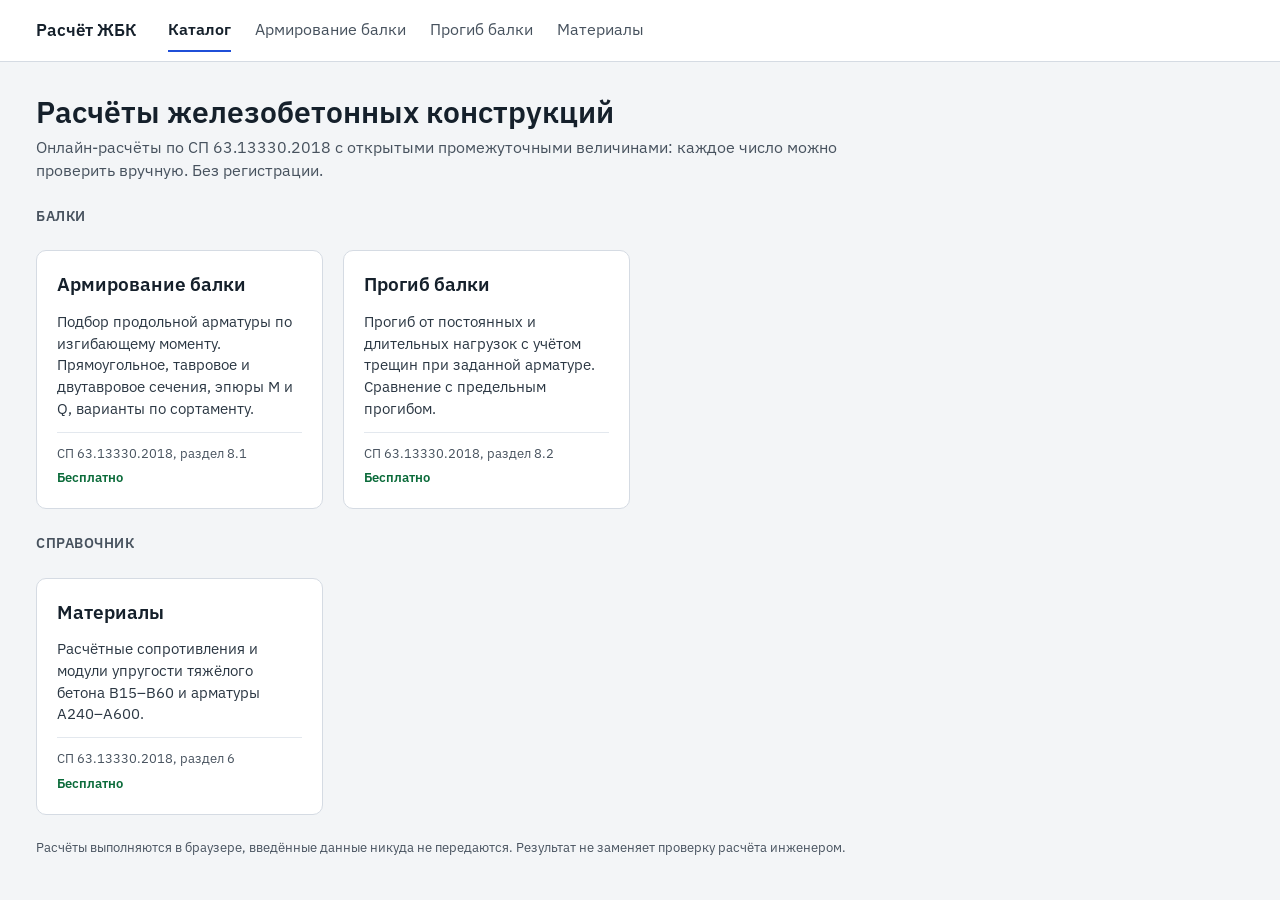
==== index.html @ 026cddf0 "Add files via upload" ====
<!doctype html>
<html lang="ru">
<head>
<meta charset="utf-8">
<meta name="viewport" content="width=device-width, initial-scale=1">
<title>Расчёт ЖБК: онлайн-расчёты железобетонных конструкций</title>
<meta name="description" content="Бесплатные онлайн-расчёты железобетонных балок по СП 63.13330.2018: подбор арматуры, эпюры, прогиб.">
<link rel="preconnect" href="https://fonts.googleapis.com">
<link rel="stylesheet" href="https://fonts.googleapis.com/css2?family=IBM+Plex+Sans:wght@400;500;600&family=IBM+Plex+Mono:wght@400;500&display=swap">
<link rel="stylesheet" href="style.css">
</head>
<body data-page="index">

<header class="top">
  <div class="top-in">
    <a class="brand" href="index.html">Расчёт ЖБК</a>
    <nav class="nav" aria-label="Разделы">
      <a href="index.html" class="on" aria-current="page">Каталог</a>
      <a href="armirovanie-balki.html">Армирование балки</a>
      <a href="progib-balki.html">Прогиб балки</a>
      <a href="materialy.html">Материалы</a>
    </nav>
  </div>
</header>

<main>
  <div class="head">
    <h1>Расчёты железобетонных конструкций</h1>
    <div class="sub">Онлайн-расчёты по СП 63.13330.2018 с открытыми промежуточными величинами: каждое число можно проверить вручную. Без регистрации.</div>
  </div>

  <div class="sect-title">Балки</div>
  <div class="catalog">
    <a class="tile" href="armirovanie-balki.html">
      <h3>Армирование балки</h3>
      <p>Подбор продольной арматуры по изгибающему моменту. Прямоугольное, тавровое и двутавровое сечения, эпюры M и Q, варианты по сортаменту.</p>
      <div class="meta"><span>СП 63.13330.2018, раздел 8.1</span><span class="tag">Бесплатно</span></div>
    </a>
    <a class="tile" href="progib-balki.html">
      <h3>Прогиб балки</h3>
      <p>Прогиб от постоянных и длительных нагрузок с учётом трещин при заданной арматуре. Сравнение с предельным прогибом.</p>
      <div class="meta"><span>СП 63.13330.2018, раздел 8.2</span><span class="tag">Бесплатно</span></div>
    </a>
  </div>

  <div class="sect-title">Справочник</div>
  <div class="catalog">
    <a class="tile" href="materialy.html">
      <h3>Материалы</h3>
      <p>Расчётные сопротивления и модули упругости тяжёлого бетона B15–B60 и арматуры A240–A600.</p>
      <div class="meta"><span>СП 63.13330.2018, раздел 6</span><span class="tag">Бесплатно</span></div>
    </a>
  </div>

  <div class="notes">
    <div>Расчёты выполняются в браузере, введённые данные никуда не передаются. Результат не заменяет проверку расчёта инженером.</div>
  </div>
</main>

<script src="app.js"></script>
</body>
</html>
---- style.css ----
:root {
  --ground: #F3F5F7;
  --card: #FFFFFF;
  --ink: #15202B;
  --ink-2: #2B3743;
  --muted: #47525E;
  --line: #D5DBE3;
  --line-soft: #E3E8EE;
  --field: #B8C1CC;
  --accent: #1F4FD8;
  --rebar: #C2410C;
  --ok: #0B6B3A;
  --bad: #B42318;
  --bad-bg: #FDF1EF;
  --bad-ink: #8A1C12;
  --row-on: #E6ECF5;
  --sans: 'IBM Plex Sans', system-ui, -apple-system, 'Segoe UI', sans-serif;
  --mono: 'IBM Plex Mono', ui-monospace, 'Cascadia Mono', Consolas, monospace;
}
* { box-sizing: border-box; }
body { margin: 0; background: var(--ground); color: var(--ink); font-family: var(--sans); font-size: 16px; line-height: 1.45; }
a { color: var(--ink); }
a:hover { color: var(--accent); }
h1, h2, h3, p { margin: 0; }
[hidden] { display: none !important; }

/* Шапка */
.top { background: var(--card); border-bottom: 1px solid var(--line); }
.top-in { max-width: 1240px; margin: 0 auto; padding: 0 16px; display: flex; flex-wrap: wrap; align-items: center; gap: 4px 32px; }
.brand { font-weight: 600; font-size: 17px; padding: 18px 0; text-decoration: none; color: var(--ink); }
.nav { display: flex; flex-wrap: wrap; gap: 0 24px; }
.nav a { display: flex; align-items: center; min-height: 44px; padding: 8px 0; text-decoration: none; color: var(--muted); border-bottom: 2px solid transparent; }
.nav a.on { color: var(--ink); font-weight: 600; border-bottom-color: var(--accent); }

/* Каркас страницы */
main { max-width: 1240px; margin: 0 auto; padding: 32px 16px 40px; display: flex; flex-direction: column; gap: 24px; }
.head { display: flex; flex-direction: column; gap: 6px; }
h1 { font-size: 30px; line-height: 1.2; font-weight: 600; }
.sub { color: var(--muted); max-width: 820px; }
.layout, .row { display: flex; flex-wrap: wrap; gap: 20px; align-items: flex-start; }
.col { flex: 2.3 1 340px; min-width: 0; display: flex; flex-direction: column; gap: 20px; }
.card { background: var(--card); border: 1px solid var(--line); border-radius: 10px; padding: 20px; min-width: 0; display: flex; flex-direction: column; gap: 18px; }
.card h2 { font-size: 18px; font-weight: 600; }
.card h3 { font-size: 17px; font-weight: 600; }
.form { flex: 1 1 300px; gap: 16px; }
.f1 { flex: 1 1 300px; }
.f13 { flex: 1.3 1 320px; }
.f15 { flex: 1.5 1 320px; }
.stack { display: flex; flex-direction: column; gap: 16px; }

/* Форма */
.grp { font-size: 14px; font-weight: 600; color: var(--ink-2); }
.grp.sep { padding-top: 14px; border-top: 1px solid var(--line-soft); }
.two { display: grid; grid-template-columns: repeat(2, minmax(0, 1fr)); gap: 16px; }
.fld { display: flex; flex-direction: column; gap: 6px; }
.fld label { font-size: 13px; color: var(--muted); }
.fld input, .fld select { height: 44px; width: 100%; border: 1px solid var(--field); border-radius: 6px; padding: 0 12px; font-size: 16px; color: var(--ink); background: #FFFFFF; }
.fld input { font-family: var(--mono); }
.fld select { font-family: var(--sans); padding: 0 10px; }
.fld input:focus-visible, .fld select:focus-visible, button:focus-visible, a:focus-visible { outline: 2px solid var(--accent); outline-offset: 2px; }
.fld input.bad { border-color: var(--bad); background: var(--bad-bg); }
.hint, .cap { font-size: 13px; color: var(--muted); }
.used { display: flex; flex-direction: column; gap: 8px; padding-top: 14px; border-top: 1px solid var(--line-soft); }

/* Результаты */
.mono { font-family: var(--mono); }
.kv2 { display: grid; grid-template-columns: repeat(2, minmax(0, 1fr)); gap: 10px 16px; font-family: var(--mono); font-size: 14px; }
.kv2 span, .rows .k { color: var(--muted); }
.box { display: flex; flex-direction: column; gap: 10px; padding: 14px 16px; background: var(--ground); border-radius: 8px; font-size: 14px; }
.rows { font-family: var(--mono); }
.rows > div { display: flex; flex-wrap: wrap; justify-content: space-between; gap: 2px 12px; }
.big-row { display: flex; flex-wrap: wrap; gap: 16px 32px; }
.big { display: flex; flex-direction: column; gap: 4px; }
.big .val { font-family: var(--mono); font-size: 26px; font-weight: 500; line-height: 1.2; }
.big .val small { font-size: 15px; color: var(--muted); font-weight: 400; }
.alert { padding: 16px; border: 1px solid var(--bad); border-radius: 8px; color: var(--bad-ink); background: var(--bad-bg); }
.wait { color: var(--muted); padding: 16px 0; }
.variants { display: flex; flex-wrap: wrap; gap: 8px; }
.variants button { min-height: 44px; padding: 6px 14px; border-radius: 6px; border: 1px solid var(--field); background: #FFFFFF; color: var(--ink); font-family: var(--mono); font-size: 15px; cursor: pointer; display: flex; flex-direction: column; align-items: flex-start; line-height: 1.25; }
.variants button b { font-weight: 500; }
.variants button small { font-size: 12px; }
.variants button[aria-pressed="true"] { background: var(--accent); border-color: var(--accent); color: #FFFFFF; }
.check { display: flex; align-items: flex-start; gap: 10px; font-size: 14px; }
.check svg { flex: 0 0 auto; margin-top: 2px; }
.check b { font-weight: 500; }
.check .d { font-family: var(--mono); font-size: 13px; color: var(--muted); }
.btn { display: inline-flex; align-items: center; justify-content: center; min-height: 48px; padding: 0 20px; border-radius: 6px; background: var(--accent); color: #FFFFFF; font-size: 16px; font-weight: 600; text-decoration: none; text-align: center; }
.btn:hover { color: #FFFFFF; background: #173FB0; }
.card.next { flex-direction: row; flex-wrap: wrap; align-items: center; gap: 12px 24px; }
.next > div { flex: 1 1 240px; }

/* Чертёж сечения */
.sect-wrap { display: flex; justify-content: center; }
.sect-wrap svg { max-width: 100%; height: auto; font-family: var(--mono); font-size: 12px; }
.legend { display: flex; align-items: center; gap: 10px; padding-top: 16px; border-top: 1px solid var(--line-soft); font-size: 14px; }
.dot { width: 12px; height: 12px; border-radius: 50%; background: var(--rebar); flex: 0 0 auto; }

/* Схема и эпюры */
.diag { display: flex; flex-direction: column; gap: 20px; padding: 0 10px; }
.diag-h { display: flex; flex-wrap: wrap; justify-content: space-between; gap: 4px 16px; font-size: 14px; }
.diag-h b { font-weight: 600; }
.diag-b { display: flex; flex-direction: column; gap: 8px; }
.diag svg { display: block; width: 100%; }
.scheme { display: flex; flex-direction: column; font-family: var(--mono); font-size: 13px; color: var(--ink-2); }
.scheme .load-q { height: 22px; border-top: 2px solid var(--ink); border-right: 1px solid var(--ink); background: repeating-linear-gradient(90deg, #15202B 0px, #15202B 1px, transparent 1px, transparent 18px); }
.scheme .load-p { display: flex; flex-direction: column; align-items: center; }
.scheme .load-p i { display: block; width: 2px; height: 16px; background: var(--ink); }
.scheme .load-p u { display: block; width: 12px; height: 8px; background: var(--ink); clip-path: polygon(0% 0%, 100% 0%, 50% 100%); }
.scheme .beam { height: 5px; background: var(--ink); }
.scheme .sup { display: flex; justify-content: space-between; margin: 0 -8px; }
.scheme .sup i { display: block; width: 16px; height: 12px; background: var(--ink); clip-path: polygon(50% 0%, 100% 100%, 0% 100%); }
.scheme .t { text-align: center; padding: 2px 0 6px; }

/* Таблицы */
.scroll { overflow-x: auto; }
table { border-collapse: collapse; width: 100%; font-family: var(--mono); font-size: 14px; }
th { font-family: var(--sans); font-size: 13px; font-weight: 400; color: var(--muted); text-align: left; padding: 8px 10px; border-bottom: 1px solid var(--ink); white-space: nowrap; }
td { padding: 8px 10px; border-bottom: 1px solid var(--line-soft); white-space: nowrap; }
tr.on td { background: var(--row-on); font-weight: 600; }
.notes { font-size: 13px; color: var(--muted); max-width: 900px; display: flex; flex-direction: column; gap: 6px; }

/* Каталог */
.catalog { display: grid; grid-template-columns: repeat(auto-fill, minmax(280px, 1fr)); gap: 20px; }
.tile { background: var(--card); border: 1px solid var(--line); border-radius: 10px; padding: 20px; display: flex; flex-direction: column; gap: 12px; text-decoration: none; color: var(--ink); }
.tile:hover { border-color: var(--accent); color: var(--ink); }
.tile h3 { font-size: 19px; font-weight: 600; }
.tile p { color: var(--ink-2); font-size: 15px; }
.tile .meta { margin-top: auto; display: flex; flex-wrap: wrap; justify-content: space-between; gap: 6px 12px; padding-top: 12px; border-top: 1px solid var(--line-soft); font-size: 13px; color: var(--muted); }
.tag { font-weight: 600; color: var(--ok); }
.sect-title { font-size: 14px; font-weight: 600; color: var(--muted); text-transform: uppercase; letter-spacing: 0.04em; }
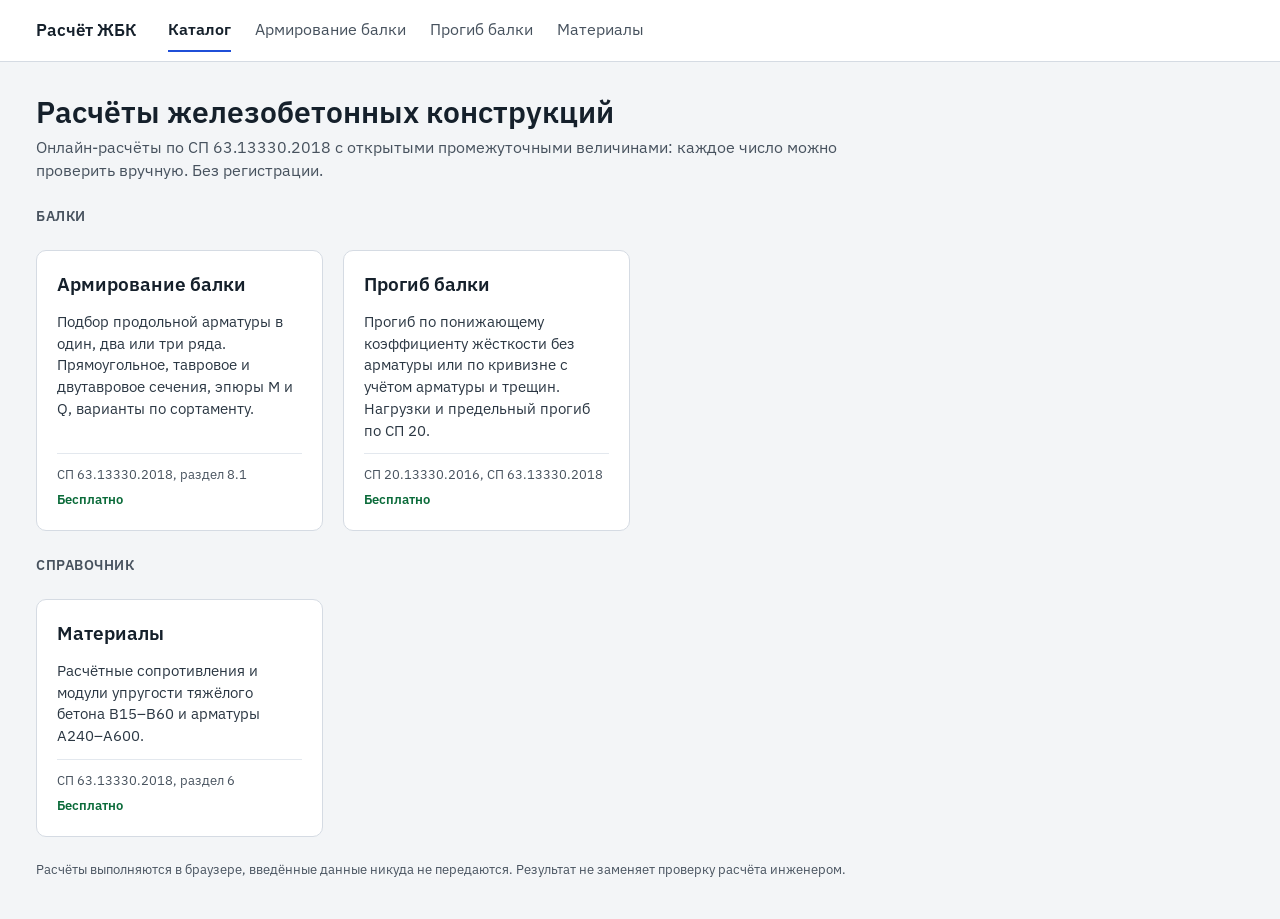
==== commit 5f3071ae: "Add files via upload" ====
--- a/index.html
+++ b/index.html
@@ -33,13 +33,13 @@
   <div class="catalog">
     <a class="tile" href="armirovanie-balki.html">
       <h3>Армирование балки</h3>
-      <p>Подбор продольной арматуры по изгибающему моменту. Прямоугольное, тавровое и двутавровое сечения, эпюры M и Q, варианты по сортаменту.</p>
+      <p>Подбор продольной арматуры в один, два или три ряда. Прямоугольное, тавровое и двутавровое сечения, эпюры M и Q, варианты по сортаменту.</p>
       <div class="meta"><span>СП 63.13330.2018, раздел 8.1</span><span class="tag">Бесплатно</span></div>
     </a>
     <a class="tile" href="progib-balki.html">
       <h3>Прогиб балки</h3>
-      <p>Прогиб от постоянных и длительных нагрузок с учётом трещин при заданной арматуре. Сравнение с предельным прогибом.</p>
-      <div class="meta"><span>СП 63.13330.2018, раздел 8.2</span><span class="tag">Бесплатно</span></div>
+      <p>Прогиб по понижающему коэффициенту жёсткости без арматуры или по кривизне с учётом арматуры и трещин. Нагрузки и предельный прогиб по СП 20.</p>
+      <div class="meta"><span>СП 20.13330.2016, СП 63.13330.2018</span><span class="tag">Бесплатно</span></div>
     </a>
   </div>
 
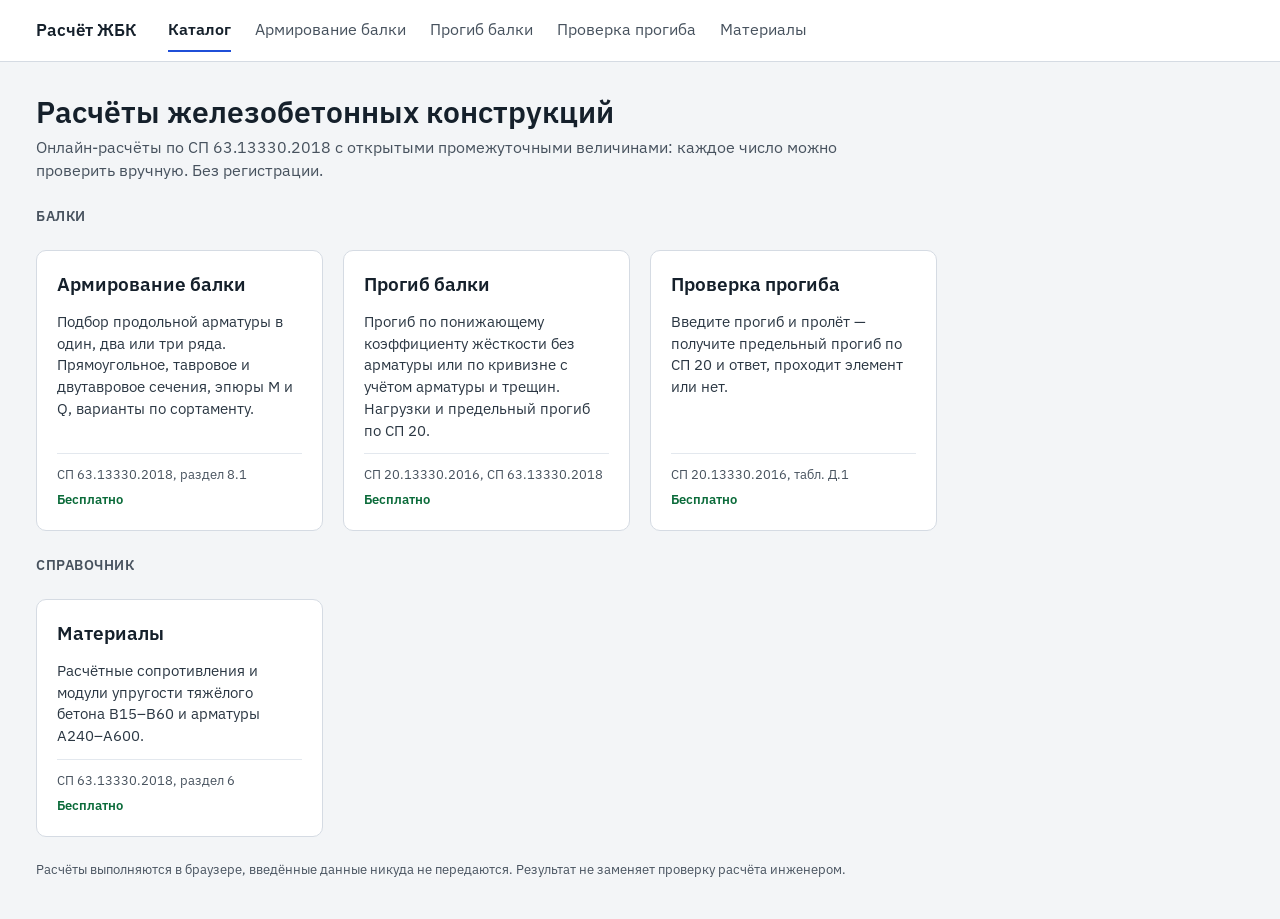
==== commit 70076920: "Add files via upload" ====
--- a/index.html
+++ b/index.html
@@ -18,6 +18,7 @@
       <a href="index.html" class="on" aria-current="page">Каталог</a>
       <a href="armirovanie-balki.html">Армирование балки</a>
       <a href="progib-balki.html">Прогиб балки</a>
+      <a href="proverka-progiba.html">Проверка прогиба</a>
       <a href="materialy.html">Материалы</a>
     </nav>
   </div>
@@ -41,6 +42,11 @@
       <p>Прогиб по понижающему коэффициенту жёсткости без арматуры или по кривизне с учётом арматуры и трещин. Нагрузки и предельный прогиб по СП 20.</p>
       <div class="meta"><span>СП 20.13330.2016, СП 63.13330.2018</span><span class="tag">Бесплатно</span></div>
     </a>
+    <a class="tile" href="proverka-progiba.html">
+      <h3>Проверка прогиба</h3>
+      <p>Введите прогиб и пролёт — получите предельный прогиб по СП 20 и ответ, проходит элемент или нет.</p>
+      <div class="meta"><span>СП 20.13330.2016, табл. Д.1</span><span class="tag">Бесплатно</span></div>
+    </a>
   </div>
 
   <div class="sect-title">Справочник</div>
--- a/style.css
+++ b/style.css
@@ -128,3 +128,11 @@
 .tile .meta { margin-top: auto; display: flex; flex-wrap: wrap; justify-content: space-between; gap: 6px 12px; padding-top: 12px; border-top: 1px solid var(--line-soft); font-size: 13px; color: var(--muted); }
 .tag { font-weight: 600; color: var(--ok); }
 .sect-title { font-size: 14px; font-weight: 600; color: var(--muted); text-transform: uppercase; letter-spacing: 0.04em; }
+
+/* Вердикт проверки */
+.verdict { display: flex; align-items: center; gap: 14px; padding: 16px 18px; border-radius: 8px; border: 1px solid var(--ok); background: #EEF7F1; }
+.verdict.no { border-color: var(--bad); background: var(--bad-bg); }
+.verdict svg { width: 32px; height: 32px; flex: 0 0 auto; }
+.verdict .v { font-size: 26px; font-weight: 600; line-height: 1.2; }
+.verdict.yes .v { color: var(--ok); }
+.verdict.no .v { color: var(--bad-ink); }
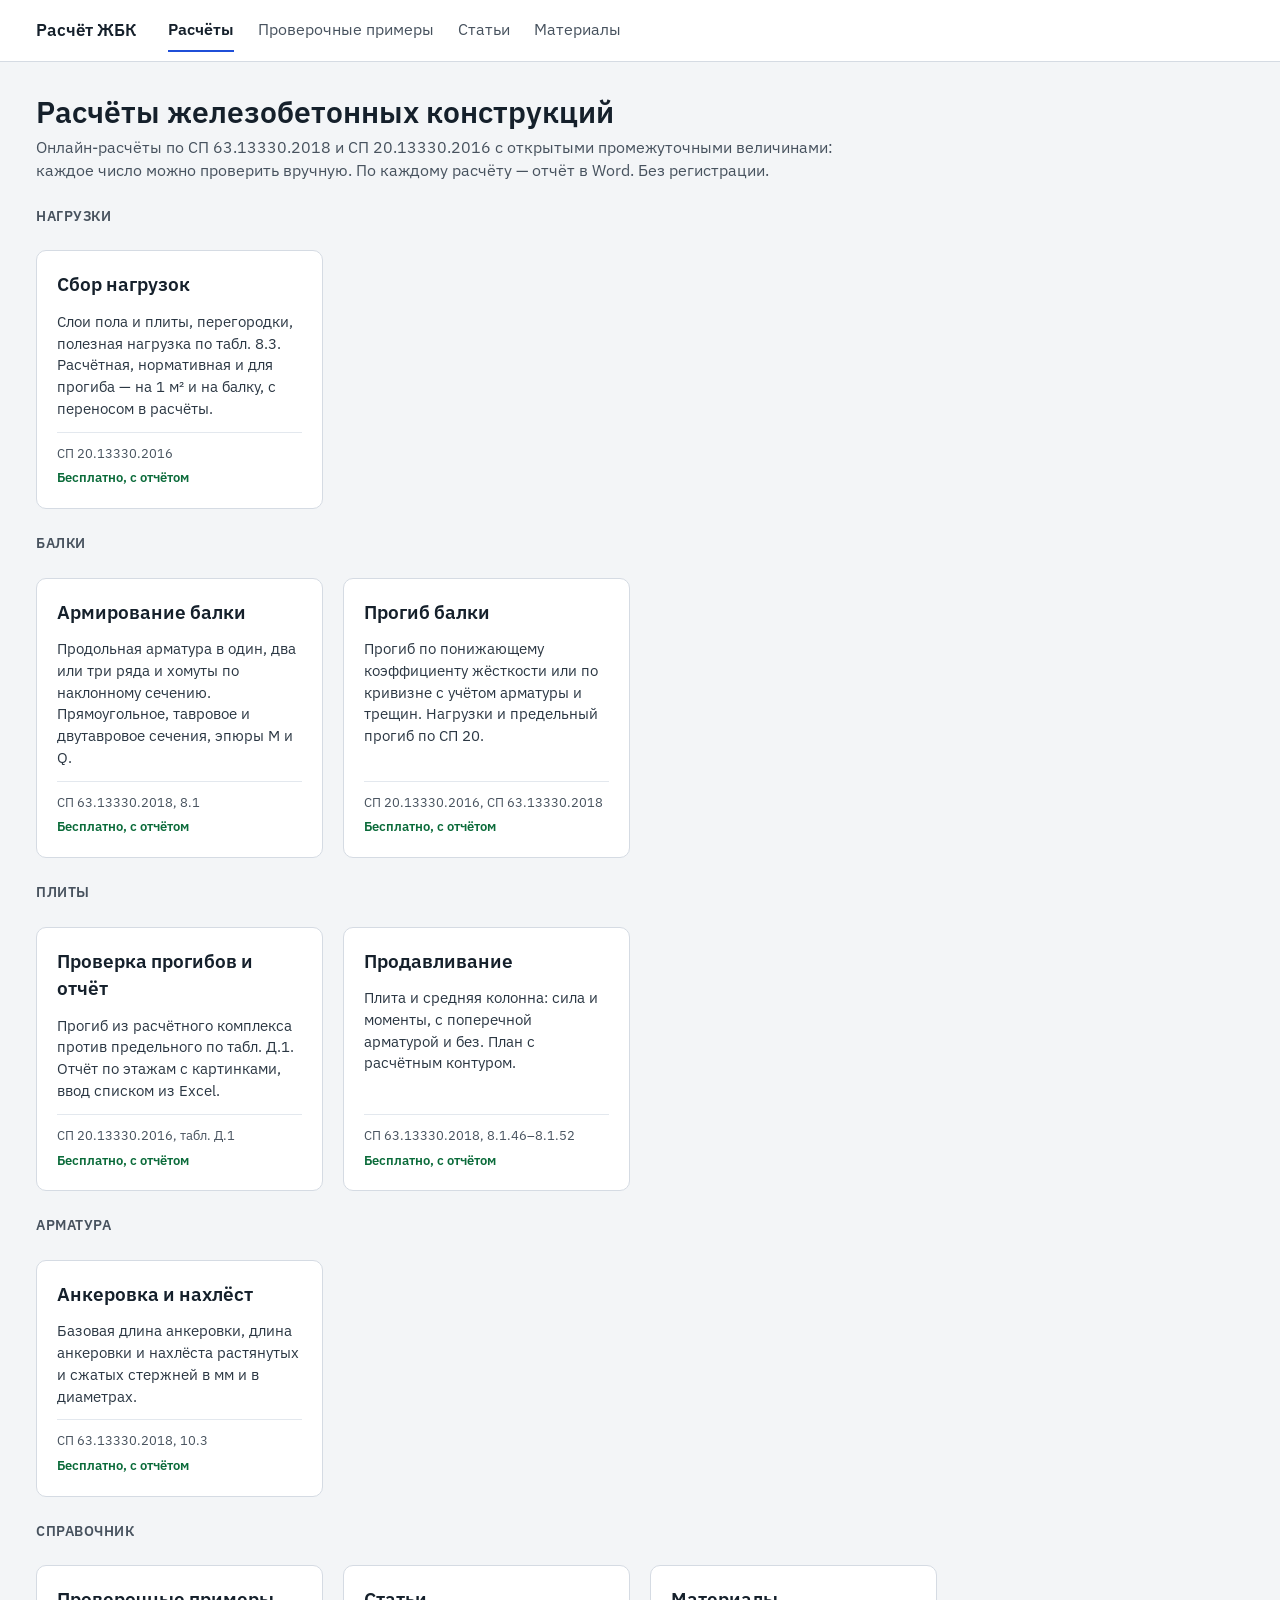
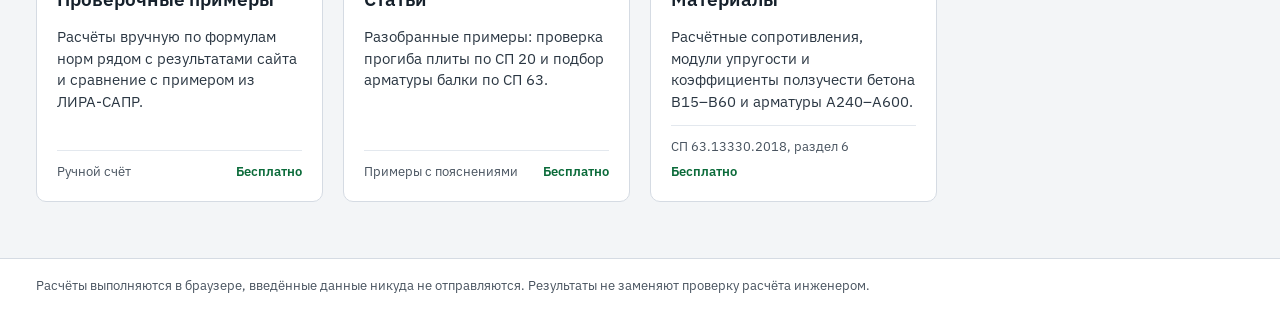
==== commit 8a7bc28d: "Add files via upload" ====
--- a/index.html
+++ b/index.html
@@ -4,10 +4,10 @@
 <meta charset="utf-8">
 <meta name="viewport" content="width=device-width, initial-scale=1">
 <title>Расчёт ЖБК: онлайн-расчёты железобетонных конструкций</title>
-<meta name="description" content="Бесплатные онлайн-расчёты железобетонных балок по СП 63.13330.2018: подбор арматуры, эпюры, прогиб.">
+<meta name="description" content="Бесплатные онлайн-расчёты железобетонных конструкций по СП 63.13330.2018 и СП 20.13330.2016: сбор нагрузок, армирование и прогиб балки, продавливание, анкеровка, отчёты в Word.">
 <link rel="preconnect" href="https://fonts.googleapis.com">
 <link rel="stylesheet" href="https://fonts.googleapis.com/css2?family=IBM+Plex+Sans:wght@400;500;600&family=IBM+Plex+Mono:wght@400;500&display=swap">
-<link rel="stylesheet" href="style.css">
+<link rel="stylesheet" href="style.css?v=7">
 </head>
 <body data-page="index">
 
@@ -15,10 +15,9 @@
   <div class="top-in">
     <a class="brand" href="index.html">Расчёт ЖБК</a>
     <nav class="nav" aria-label="Разделы">
-      <a href="index.html" class="on" aria-current="page">Каталог</a>
-      <a href="armirovanie-balki.html">Армирование балки</a>
-      <a href="progib-balki.html">Прогиб балки</a>
-      <a href="proverka-progiba.html">Проверка прогиба</a>
+      <a href="index.html" class="on" aria-current="page">Расчёты</a>
+      <a href="primery.html">Проверочные примеры</a>
+      <a href="stati.html">Статьи</a>
       <a href="materialy.html">Материалы</a>
     </nav>
   </div>
@@ -27,42 +26,78 @@
 <main>
   <div class="head">
     <h1>Расчёты железобетонных конструкций</h1>
-    <div class="sub">Онлайн-расчёты по СП 63.13330.2018 с открытыми промежуточными величинами: каждое число можно проверить вручную. Без регистрации.</div>
+    <div class="sub">Онлайн-расчёты по СП 63.13330.2018 и СП 20.13330.2016 с открытыми промежуточными величинами: каждое число можно проверить вручную. По каждому расчёту — отчёт в Word. Без регистрации.</div>
+  </div>
+
+  <div class="sect-title">Нагрузки</div>
+  <div class="catalog">
+    <a class="tile" href="sbor-nagruzok.html">
+      <h3>Сбор нагрузок</h3>
+      <p>Слои пола и плиты, перегородки, полезная нагрузка по табл. 8.3. Расчётная, нормативная и для прогиба — на 1 м² и на балку, с переносом в расчёты.</p>
+      <div class="meta"><span>СП 20.13330.2016</span><span class="tag">Бесплатно, с отчётом</span></div>
+    </a>
   </div>
 
   <div class="sect-title">Балки</div>
   <div class="catalog">
     <a class="tile" href="armirovanie-balki.html">
       <h3>Армирование балки</h3>
-      <p>Подбор продольной арматуры в один, два или три ряда. Прямоугольное, тавровое и двутавровое сечения, эпюры M и Q, варианты по сортаменту.</p>
-      <div class="meta"><span>СП 63.13330.2018, раздел 8.1</span><span class="tag">Бесплатно</span></div>
+      <p>Продольная арматура в один, два или три ряда и хомуты по наклонному сечению. Прямоугольное, тавровое и двутавровое сечения, эпюры M и Q.</p>
+      <div class="meta"><span>СП 63.13330.2018, 8.1</span><span class="tag">Бесплатно, с отчётом</span></div>
     </a>
     <a class="tile" href="progib-balki.html">
       <h3>Прогиб балки</h3>
-      <p>Прогиб по понижающему коэффициенту жёсткости без арматуры или по кривизне с учётом арматуры и трещин. Нагрузки и предельный прогиб по СП 20.</p>
-      <div class="meta"><span>СП 20.13330.2016, СП 63.13330.2018</span><span class="tag">Бесплатно</span></div>
+      <p>Прогиб по понижающему коэффициенту жёсткости или по кривизне с учётом арматуры и трещин. Нагрузки и предельный прогиб по СП 20.</p>
+      <div class="meta"><span>СП 20.13330.2016, СП 63.13330.2018</span><span class="tag">Бесплатно, с отчётом</span></div>
     </a>
+  </div>
+
+  <div class="sect-title">Плиты</div>
+  <div class="catalog">
     <a class="tile" href="proverka-progiba.html">
-      <h3>Проверка прогиба</h3>
-      <p>Введите прогиб и пролёт — получите предельный прогиб по СП 20 и ответ, проходит элемент или нет.</p>
-      <div class="meta"><span>СП 20.13330.2016, табл. Д.1</span><span class="tag">Бесплатно</span></div>
+      <h3>Проверка прогибов и отчёт</h3>
+      <p>Прогиб из расчётного комплекса против предельного по табл. Д.1. Отчёт по этажам с картинками, ввод списком из Excel.</p>
+      <div class="meta"><span>СП 20.13330.2016, табл. Д.1</span><span class="tag">Бесплатно, с отчётом</span></div>
+    </a>
+    <a class="tile" href="prodavlivanie.html">
+      <h3>Продавливание</h3>
+      <p>Плита и средняя колонна: сила и моменты, с поперечной арматурой и без. План с расчётным контуром.</p>
+      <div class="meta"><span>СП 63.13330.2018, 8.1.46–8.1.52</span><span class="tag">Бесплатно, с отчётом</span></div>
+    </a>
+  </div>
+
+  <div class="sect-title">Арматура</div>
+  <div class="catalog">
+    <a class="tile" href="ankerovka.html">
+      <h3>Анкеровка и нахлёст</h3>
+      <p>Базовая длина анкеровки, длина анкеровки и нахлёста растянутых и сжатых стержней в мм и в диаметрах.</p>
+      <div class="meta"><span>СП 63.13330.2018, 10.3</span><span class="tag">Бесплатно, с отчётом</span></div>
     </a>
   </div>
 
   <div class="sect-title">Справочник</div>
   <div class="catalog">
+    <a class="tile" href="primery.html">
+      <h3>Проверочные примеры</h3>
+      <p>Расчёты вручную по формулам норм рядом с результатами сайта и сравнение с примером из ЛИРА-САПР.</p>
+      <div class="meta"><span>Ручной счёт</span><span class="tag">Бесплатно</span></div>
+    </a>
+    <a class="tile" href="stati.html">
+      <h3>Статьи</h3>
+      <p>Разобранные примеры: проверка прогиба плиты по СП 20 и подбор арматуры балки по СП 63.</p>
+      <div class="meta"><span>Примеры с пояснениями</span><span class="tag">Бесплатно</span></div>
+    </a>
     <a class="tile" href="materialy.html">
       <h3>Материалы</h3>
-      <p>Расчётные сопротивления и модули упругости тяжёлого бетона B15–B60 и арматуры A240–A600.</p>
+      <p>Расчётные сопротивления, модули упругости и коэффициенты ползучести бетона B15–B60 и арматуры A240–A600.</p>
       <div class="meta"><span>СП 63.13330.2018, раздел 6</span><span class="tag">Бесплатно</span></div>
     </a>
   </div>
-
-  <div class="notes">
-    <div>Расчёты выполняются в браузере, введённые данные никуда не передаются. Результат не заменяет проверку расчёта инженером.</div>
-  </div>
 </main>
 
-<script src="app.js"></script>
+<footer class="foot"><div class="foot-in">Расчёты выполняются в браузере, введённые данные никуда не отправляются. Результаты не заменяют проверку расчёта инженером.</div></footer>
+<script src="docx.js?v=7"></script>
+<script src="pdf.js?v=7"></script>
+<script src="app.js?v=7"></script>
 </body>
 </html>
--- a/style.css
+++ b/style.css
@@ -136,3 +136,95 @@
 .verdict .v { font-size: 26px; font-weight: 600; line-height: 1.2; }
 .verdict.yes .v { color: var(--ok); }
 .verdict.no .v { color: var(--bad-ink); }
+
+/* Отчёт по прогибам */
+.rep-wrap { display: flex; flex-direction: column; gap: 16px; padding-top: 8px; }
+.h2-big { font-size: 24px; font-weight: 600; }
+.actions { display: flex; flex-wrap: wrap; gap: 10px; }
+.btn-sec { display: inline-flex; align-items: center; justify-content: center; min-height: 44px; padding: 0 16px; border-radius: 6px; border: 1px solid var(--field); background: #FFFFFF; color: var(--ink); font-size: 15px; font-family: var(--sans); cursor: pointer; }
+.btn-sec:hover { border-color: var(--accent); color: var(--accent); }
+button.btn { border: 0; cursor: pointer; font-family: var(--sans); }
+.rep-item { display: flex; flex-direction: column; gap: 14px; padding: 16px; border: 1px solid var(--line); border-radius: 8px; background: var(--ground); }
+.rep-item:focus-within { border-color: var(--accent); }
+.rep-item-h { display: flex; justify-content: space-between; align-items: center; gap: 12px; }
+.rep-item .fld input, .rep-item .fld select { background: #FFFFFF; }
+.rep-item input[type="file"] { height: auto; padding: 10px; font-family: var(--sans); font-size: 14px; }
+.chk { display: flex; align-items: center; gap: 10px; font-size: 14px; min-height: 32px; }
+.chk input { width: 18px; height: 18px; }
+.thumbs { display: grid; grid-template-columns: repeat(auto-fill, minmax(140px, 1fr)); gap: 10px; }
+.thumbs:empty { display: none; }
+.thumb { display: flex; flex-direction: column; gap: 6px; background: #FFFFFF; border: 1px solid var(--line); border-radius: 6px; padding: 6px; }
+.thumb img { width: 100%; height: 90px; object-fit: contain; background: #F3F5F7; }
+.thumb .btn-sec { min-height: 36px; font-size: 13px; }
+.rep-res { font-size: 14px; }
+.ok-t { color: var(--ok); font-weight: 500; }
+.bad-t { color: var(--bad); font-weight: 500; }
+
+/* Лист отчёта: предпросмотр и печать */
+.paper { background: #FFFFFF; border: 1px solid var(--line); border-radius: 4px; padding: 28px 32px; font-family: 'Times New Roman', Times, serif; font-size: 15px; line-height: 1.45; color: #000000; display: flex; flex-direction: column; gap: 8px; }
+.paper h1 { font-size: 21px; text-align: center; margin: 0 0 10px; }
+.paper h2 { font-size: 18px; margin: 14px 0 2px; }
+.paper h3.grp { font-size: 17px; margin: 10px 0 0; }
+.paper h4 { font-size: 15px; font-style: italic; margin: 6px 0 0; }
+.paper p { margin: 0; text-align: justify; }
+.paper p.res { font-weight: 700; text-align: left; }
+.paper p.res.yes { color: #0B6B3A; }
+.paper p.res.no, .paper p.warn { color: #B42318; }
+.paper figure { margin: 6px 0 0; text-align: center; }
+.paper figure img { max-width: 100%; max-height: 520px; }
+.paper p.fcap { text-align: center; font-size: 14px; margin-bottom: 6px; }
+.paper table { font-family: 'Times New Roman', Times, serif; font-size: 13px; }
+.paper th { font-family: 'Times New Roman', Times, serif; font-size: 13px; color: #000000; font-weight: 700; border: 1px solid #000000; background: #E6ECF5; white-space: normal; }
+.paper td { border: 1px solid #000000; white-space: normal; }
+
+@media print {
+  @page { size: A4; margin: 20mm 15mm 20mm 30mm; }
+  body { background: #FFFFFF; }
+  body * { visibility: hidden; }
+  #rep-preview, #rep-preview * { visibility: visible; }
+  #rep-preview { position: absolute; left: 0; top: 0; width: 100%; border: 0; padding: 0; }
+  .paper .scroll { overflow: visible; }
+  .paper figure, .paper tr { break-inside: avoid; }
+  .paper h2, .paper h3, .paper h4 { break-after: avoid; }
+}
+
+/* Подвал */
+.foot { border-top: 1px solid var(--line); background: var(--card); margin-top: 16px; }
+.foot-in { max-width: 1240px; margin: 0 auto; padding: 18px 16px; font-size: 13px; color: var(--muted); }
+
+/* Сбор нагрузок */
+.wide-form { flex: 1.4 1 380px; }
+.layer { display: grid; grid-template-columns: repeat(3, minmax(0, 1fr)); gap: 10px 12px; padding: 14px; border: 1px solid var(--line); border-radius: 8px; background: var(--ground); align-items: end; }
+.layer .wide { grid-column: span 3; }
+.layer .fld:nth-child(5) { grid-column: span 2; }
+.layer .fld input, .layer .fld select { background: #FFFFFF; }
+.layer .fld label { min-height: 2.6em; display: flex; align-items: flex-end; }
+.layer .wide label { min-height: 0; }
+
+/* Ввод из Excel */
+textarea { width: 100%; min-height: 110px; border: 1px solid var(--field); border-radius: 6px; padding: 10px 12px; font-family: var(--mono); font-size: 14px; color: var(--ink); background: #FFFFFF; resize: vertical; }
+textarea:focus-visible { outline: 2px solid var(--accent); outline-offset: 2px; }
+details.paste { border: 1px solid var(--line); border-radius: 8px; padding: 10px 14px; background: var(--ground); }
+details.paste summary { cursor: pointer; font-weight: 500; min-height: 32px; display: flex; align-items: center; }
+a.btn-sec { text-decoration: none; }
+
+/* Лист отчёта: дополнения */
+.paper p.meta { text-align: left; }
+.paper p.c { text-align: center; }
+.paper table.kv td:first-child { width: 60%; }
+.paper table.kv td { vertical-align: top; }
+
+/* Статьи и примеры */
+.prose { max-width: 820px; display: flex; flex-direction: column; gap: 14px; font-size: 16px; line-height: 1.6; }
+.prose h2 { font-size: 22px; font-weight: 600; margin-top: 12px; }
+.prose h3 { font-size: 18px; font-weight: 600; margin-top: 6px; }
+.prose p, .prose li { color: var(--ink-2); }
+.prose ul, .prose ol { margin: 0; padding-left: 22px; display: flex; flex-direction: column; gap: 6px; }
+.formula { font-family: var(--mono); font-size: 14px; background: var(--card); border: 1px solid var(--line); border-radius: 6px; padding: 10px 14px; overflow-x: auto; white-space: pre-wrap; color: var(--ink); }
+.cmp { border-collapse: collapse; width: 100%; font-size: 14px; }
+.cmp th, .cmp td { white-space: normal; }
+.ex { background: var(--card); border: 1px solid var(--line); border-radius: 10px; padding: 20px; display: flex; flex-direction: column; gap: 12px; }
+.ex .actions { margin-top: 4px; }
+.toc { display: flex; flex-wrap: wrap; gap: 8px 18px; font-size: 15px; }
+@media print { .foot { display: none; } }
+.fld input[type="text"] { font-family: var(--sans); }
